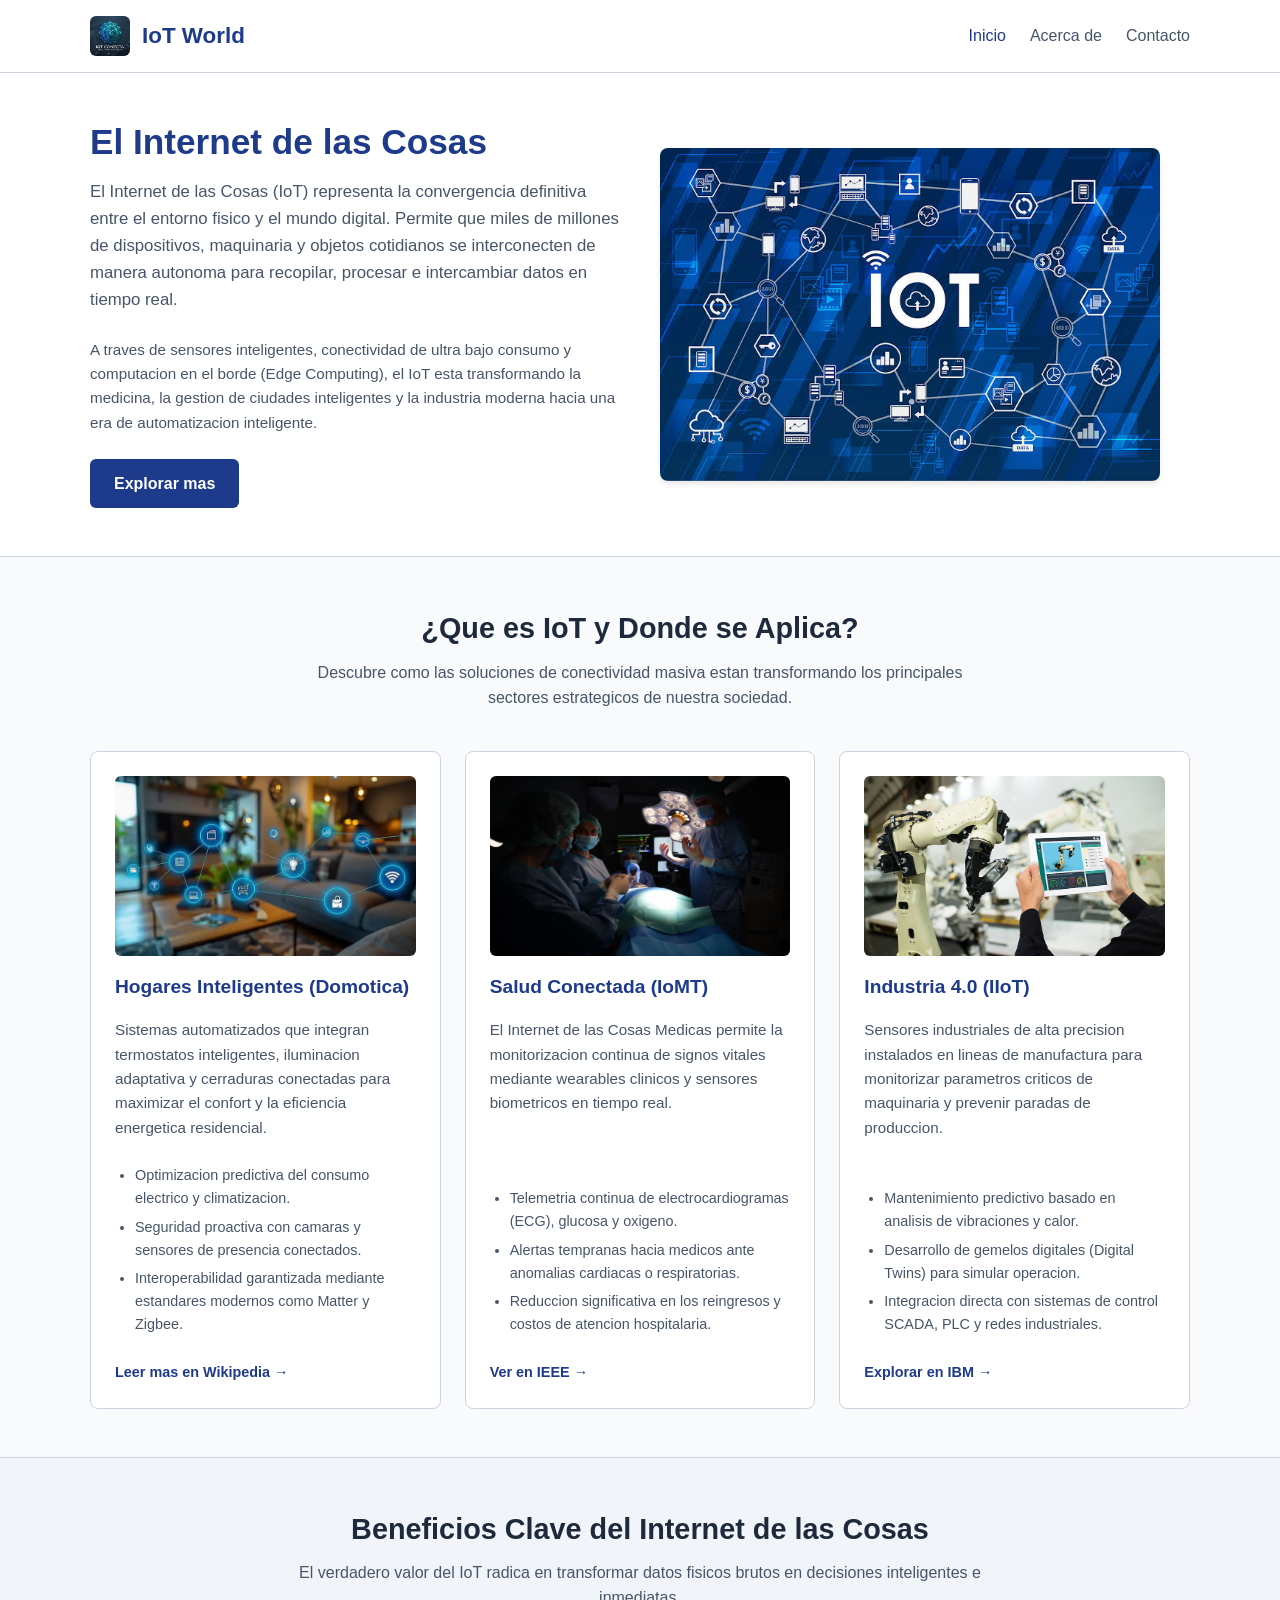
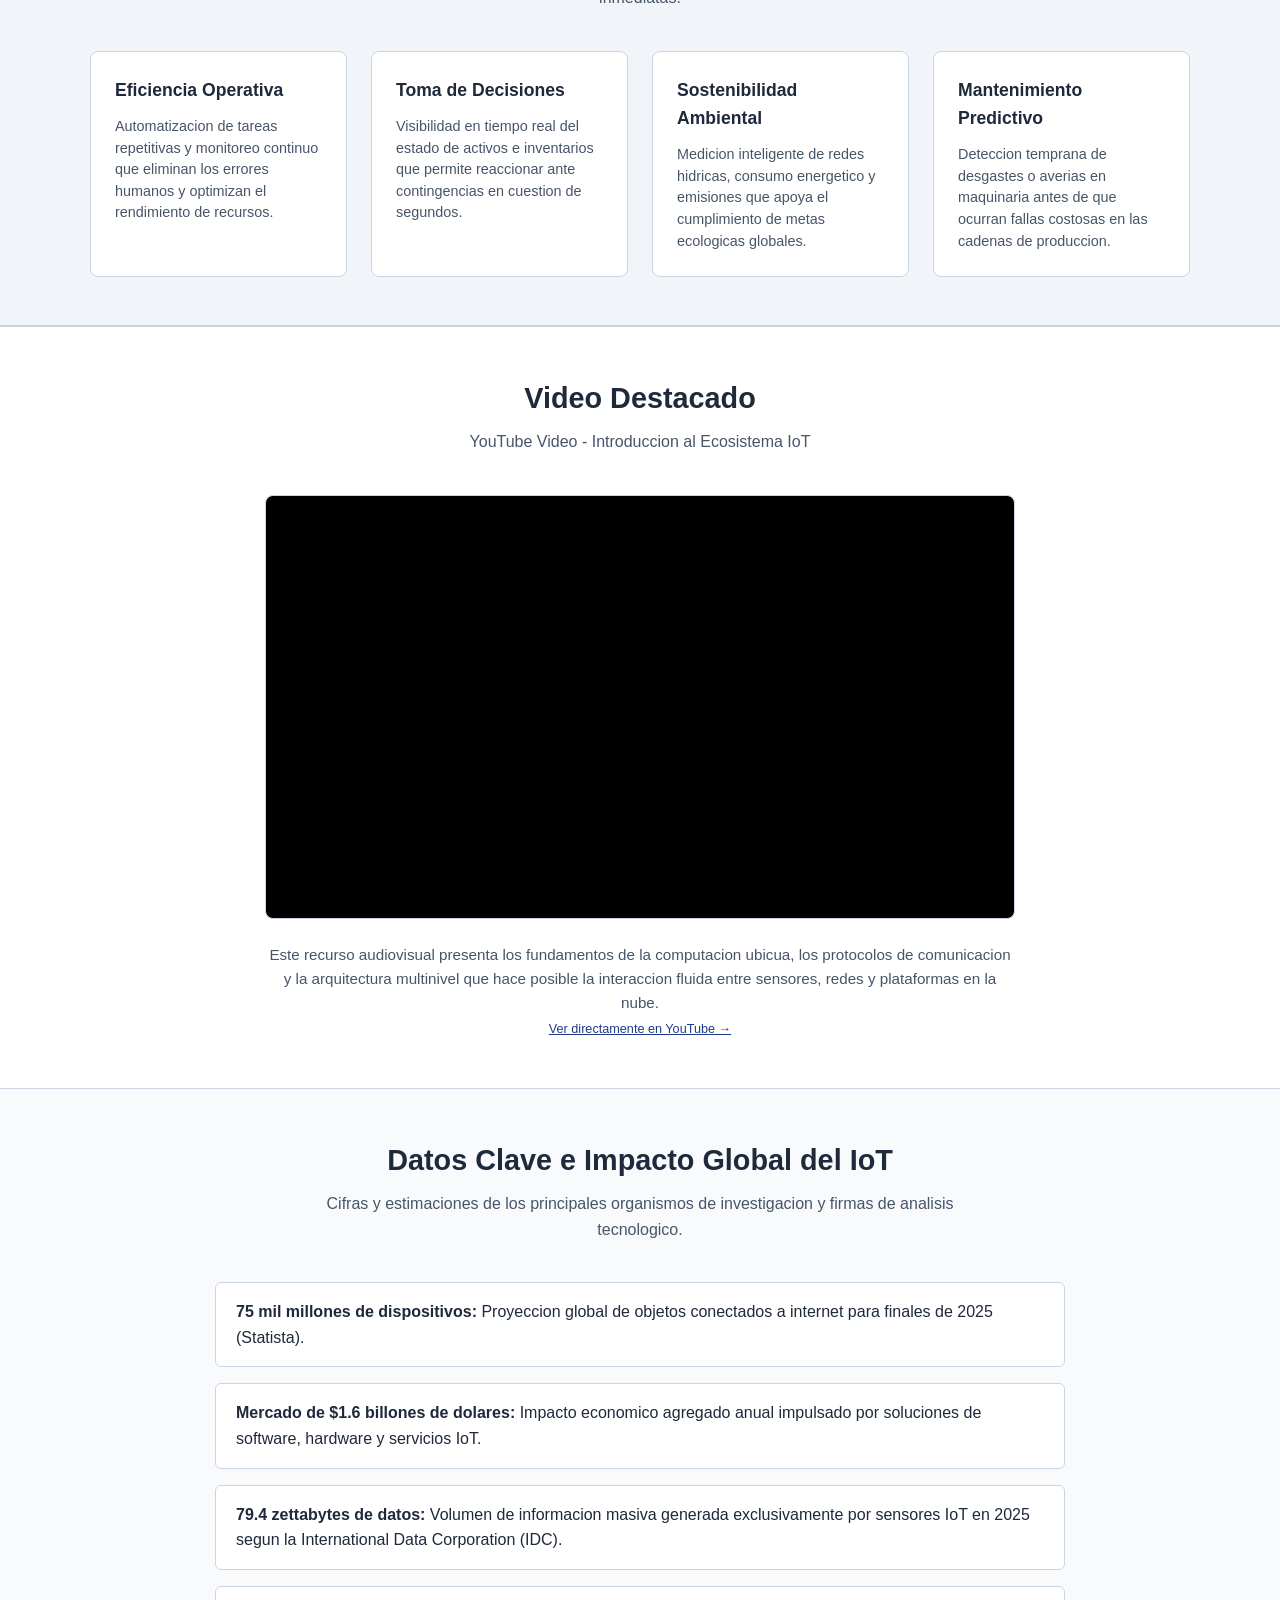
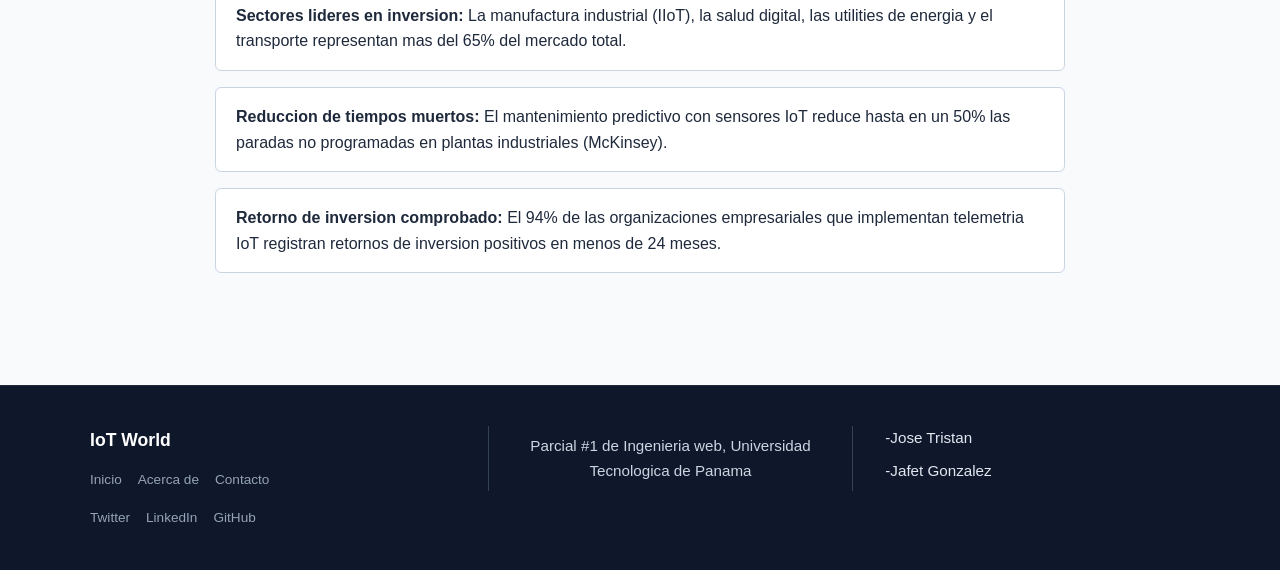
==== html/index.html @ 6210eb6d "primer parcial de ingenieria web - iot world" ====
<!DOCTYPE html>
<html lang="es">
<head>
  <meta charset="UTF-8">
  <meta name="viewport" content="width=device-width, initial-scale=1.0">
  <meta name="referrer" content="strict-origin-when-cross-origin">
  <title>IoT World - El Internet de las Cosas</title>
  <link rel="stylesheet" href="../css/style.css">
</head>
<body>

  <!-- encabezado principal -->
  <header class="encabezado">
    <div class="contenedor barra-navegacion">
      <a href="index.html" class="logotipo">
        <img src="../img/logo.jpg" alt="logo iot world" class="imagen-logo">
        <span>IoT World</span>
      </a>
      <nav>
        <ul class="menu-navegacion">
          <li><a href="index.html" class="activo">Inicio</a></li>
          <li><a href="acerca.html">Acerca de</a></li>
          <li><a href="contacto.html">Contacto</a></li>
        </ul>
      </nav>
    </div>
  </header>

  <!-- seccion hero -->
  <section class="seccion-hero">
    <div class="contenedor fila-hero">
      <div class="hero-texto">
        <h1>El Internet de las Cosas</h1>
        <p>
          El Internet de las Cosas (IoT) representa la convergencia definitiva entre el entorno fisico y el mundo digital. Permite que miles de millones de dispositivos, maquinaria y objetos cotidianos se interconecten de manera autonoma para recopilar, procesar e intercambiar datos en tiempo real.
        </p>
        <p style="color: var(--color-texto-secundario); margin-bottom: 1.5rem; font-size: 0.95rem;">
          A traves de sensores inteligentes, conectividad de ultra bajo consumo y computacion en el borde (Edge Computing), el IoT esta transformando la medicina, la gestion de ciudades inteligentes y la industria moderna hacia una era de automatizacion inteligente.
        </p>
        <a href="#que-es-iot" class="boton-principal">Explorar mas</a>
      </div>
      <div class="hero-imagen">
        <img src="../img/portada.jpg" alt="concepto iot" class="imagen-portada">
      </div>
    </div>
  </section>

  <!-- seccion que es iot -->
  <section id="que-es-iot" class="seccion-que-es">
    <div class="contenedor">
      <div class="encabezado-seccion">
        <h2>¿Que es IoT y Donde se Aplica?</h2>
        <p>Descubre como las soluciones de conectividad masiva estan transformando los principales sectores estrategicos de nuestra sociedad.</p>
      </div>

      <div class="cuadricula-tarjetas">
        <article class="tarjeta">
          <img src="../img/hogaresInteligantes.jpg" alt="hogar inteligente" class="imagen-tarjeta">
          <h3>Hogares Inteligentes (Domotica)</h3>
          <p>
            Sistemas automatizados que integran termostatos inteligentes, iluminacion adaptativa y cerraduras conectadas para maximizar el confort y la eficiencia energetica residencial.
          </p>
          <ul class="lista-puntos">
            <li>Optimizacion predictiva del consumo electrico y climatizacion.</li>
            <li>Seguridad proactiva con camaras y sensores de presencia conectados.</li>
            <li>Interoperabilidad garantizada mediante estandares modernos como Matter y Zigbee.</li>
          </ul>
          <a href="https://es.wikipedia.org/wiki/Internet_de_las_cosas" target="_blank" rel="noopener noreferrer" class="enlace-tarjeta">Leer mas en Wikipedia &rarr;</a>
        </article>

        <article class="tarjeta">
          <img src="../img/saludConectada.jpg" alt="salud conectada" class="imagen-tarjeta">
          <h3>Salud Conectada (IoMT)</h3>
          <p>
            El Internet de las Cosas Medicas permite la monitorizacion continua de signos vitales mediante wearables clinicos y sensores biometricos en tiempo real.
          </p>
          <ul class="lista-puntos">
            <li>Telemetria continua de electrocardiogramas (ECG), glucosa y oxigeno.</li>
            <li>Alertas tempranas hacia medicos ante anomalias cardiacas o respiratorias.</li>
            <li>Reduccion significativa en los reingresos y costos de atencion hospitalaria.</li>
          </ul>
          <a href="https://www.ieee.org" target="_blank" rel="noopener noreferrer" class="enlace-tarjeta">Ver en IEEE &rarr;</a>
        </article>

        <article class="tarjeta">
          <img src="../img/industria4.0.jpg" alt="industria 4.0" class="imagen-tarjeta">
          <h3>Industria 4.0 (IIoT)</h3>
          <p>
            Sensores industriales de alta precision instalados en lineas de manufactura para monitorizar parametros criticos de maquinaria y prevenir paradas de produccion.
          </p>
          <ul class="lista-puntos">
            <li>Mantenimiento predictivo basado en analisis de vibraciones y calor.</li>
            <li>Desarrollo de gemelos digitales (Digital Twins) para simular operacion.</li>
            <li>Integracion directa con sistemas de control SCADA, PLC y redes industriales.</li>
          </ul>
          <a href="https://www.ibm.com/es-es/topics/internet-of-things" target="_blank" rel="noopener noreferrer" class="enlace-tarjeta">Explorar en IBM &rarr;</a>
        </article>
      </div>
    </div>
  </section>

  <!-- seccion beneficios y pilares -->
  <section class="seccion-beneficios">
    <div class="contenedor">
      <div class="encabezado-seccion">
        <h2>Beneficios Clave del Internet de las Cosas</h2>
        <p>El verdadero valor del IoT radica en transformar datos fisicos brutos en decisiones inteligentes e inmediatas.</p>
      </div>

      <div class="cuadricula-beneficios">
        <article class="tarjeta-beneficio">
          <h3>Eficiencia Operativa</h3>
          <p>Automatizacion de tareas repetitivas y monitoreo continuo que eliminan los errores humanos y optimizan el rendimiento de recursos.</p>
        </article>

        <article class="tarjeta-beneficio">
          <h3>Toma de Decisiones</h3>
          <p>Visibilidad en tiempo real del estado de activos e inventarios que permite reaccionar ante contingencias en cuestion de segundos.</p>
        </article>

        <article class="tarjeta-beneficio">
          <h3>Sostenibilidad Ambiental</h3>
          <p>Medicion inteligente de redes hidricas, consumo energetico y emisiones que apoya el cumplimiento de metas ecologicas globales.</p>
        </article>

        <article class="tarjeta-beneficio">
          <h3>Mantenimiento Predictivo</h3>
          <p>Deteccion temprana de desgastes o averias en maquinaria antes de que ocurran fallas costosas en las cadenas de produccion.</p>
        </article>
      </div>
    </div>
  </section>

  <!-- seccion video destacado -->
  <section class="seccion-video">
    <div class="contenedor contenedor-video">
      <div class="encabezado-seccion">
        <h2>Video Destacado</h2>
        <p>YouTube Video - Introduccion al Ecosistema IoT</p>
      </div>

      <div class="reproductor-iframe">
        <iframe 
          src="https://www.youtube.com/embed/QSIPNhOiMoE" 
          title="Introduccion al Internet de las Cosas - IBM Technology" 
          allow="accelerometer; autoplay; clipboard-write; encrypted-media; gyroscope; picture-in-picture; web-share" 
          referrerpolicy="strict-origin-when-cross-origin"
          allowfullscreen>
        </iframe>
      </div>
      <p class="video-pie">
        Este recurso audiovisual presenta los fundamentos de la computacion ubicua, los protocolos de comunicacion y la arquitectura multinivel que hace posible la interaccion fluida entre sensores, redes y plataformas en la nube.
        <br>
        <small><a href="https://www.youtube.com/watch?v=QSIPNhOiMoE" target="_blank" rel="noopener noreferrer" style="color: var(--color-primario); text-decoration: underline;">Ver directamente en YouTube &rarr;</a></small>
      </p>
    </div>
  </section>

  <!-- seccion datos clave -->
  <aside class="seccion-datos" aria-label="datos estadisticos sobre iot">
    <div class="contenedor">
      <div class="encabezado-seccion">
        <h2>Datos Clave e Impacto Global del IoT</h2>
        <p>Cifras y estimaciones de los principales organismos de investigacion y firmas de analisis tecnologico.</p>
      </div>
      <ul class="lista-datos">
        <li><strong>75 mil millones de dispositivos:</strong> Proyeccion global de objetos conectados a internet para finales de 2025 (Statista).</li>
        <li><strong>Mercado de $1.6 billones de dolares:</strong> Impacto economico agregado anual impulsado por soluciones de software, hardware y servicios IoT.</li>
        <li><strong>79.4 zettabytes de datos:</strong> Volumen de informacion masiva generada exclusivamente por sensores IoT en 2025 segun la International Data Corporation (IDC).</li>
        <li><strong>Sectores lideres en inversion:</strong> La manufactura industrial (IIoT), la salud digital, las utilities de energia y el transporte representan mas del 65% del mercado total.</li>
        <li><strong>Reduccion de tiempos muertos:</strong> El mantenimiento predictivo con sensores IoT reduce hasta en un 50% las paradas no programadas en plantas industriales (McKinsey).</li>
        <li><strong>Retorno de inversion comprobado:</strong> El 94% de las organizaciones empresariales que implementan telemetria IoT registran retornos de inversion positivos en menos de 24 meses.</li>
      </ul>
    </div>
  </aside>

  <!-- pie de pagina -->
  <footer class="pie-pagina">
    <div class="contenedor cuadricula-pie">
      <div class="columna-pie">
        <h4>IoT World</h4>
        <ul class="mini-menu">
          <li><a href="index.html">Inicio</a></li>
          <li><a href="acerca.html">Acerca de</a></li>
          <li><a href="contacto.html">Contacto</a></li>
        </ul>
        <ul class="redes-pie">
          <li><a href="https://twitter.com" target="_blank" rel="noopener noreferrer">Twitter</a></li>
          <li><a href="https://linkedin.com" target="_blank" rel="noopener noreferrer">LinkedIn</a></li>
          <li><a href="https://github.com" target="_blank" rel="noopener noreferrer">GitHub</a></li>
        </ul>
      </div>

      <div class="columna-pie texto-parcial">
        Parcial #1 de Ingenieria web, Universidad Tecnologica de Panama
      </div>

      <div class="columna-pie">
        <ul class="lista-autores">
          <li>-Jose Tristan</li>
          <li>-Jafet Gonzalez</li>
        </ul>
      </div>
    </div>
  </footer>

</body>
</html>
---- css/style.css ----
/* variables de color y tipografia */
:root {
  --color-fondo: #f8fafc;
  --color-superficie: #ffffff;
  --color-texto: #1e293b;
  --color-texto-secundario: #475569;
  --color-primario: #1e3a8a;
  --color-primario-hover: #172554;
  --color-borde: #cbd5e1;
  --color-fondo-oscuro: #0f172a;
  --color-texto-oscuro: #f1f5f9;
  --color-placeholder: #e2e8f0;
}

/* estilos generales del documento */
* {
  box-sizing: border-box;
  margin: 0;
  padding: 0;
}

body {
  font-family: -apple-system, BlinkMacSystemFont, "Segoe UI", Roboto, Helvetica, Arial, sans-serif;
  background-color: var(--color-fondo);
  color: var(--color-texto);
  line-height: 1.6;
}

.contenedor {
  width: 90%;
  max-width: 1100px;
  margin: 0 auto;
}

/* encabezado y navegacion */
.encabezado {
  background-color: var(--color-superficie);
  border-bottom: 1px solid var(--color-borde);
  position: sticky;
  top: 0;
  z-index: 100;
}

.barra-navegacion {
  display: flex;
  justify-content: space-between;
  align-items: center;
  padding: 1rem 0;
}

.logotipo {
  font-size: 1.4rem;
  font-weight: 700;
  color: var(--color-primario);
  text-decoration: none;
  display: flex;
  align-items: center;
  gap: 0.75rem;
}

/* imagen del logotipo */
.imagen-logo {
  width: 40px;
  height: 40px;
  object-fit: cover;
  border-radius: 6px;
  display: block;
}

.caja-logo {
  display: flex;
  align-items: center;
  justify-content: center;
}

.caja-logo img {
  width: 40px;
  height: 40px;
  object-fit: cover;
  border-radius: 6px;
  display: block;
}

.menu-navegacion {
  list-style: none;
  display: flex;
  gap: 1.5rem;
}

.menu-navegacion a {
  text-decoration: none;
  color: var(--color-texto-secundario);
  font-weight: 500;
  transition: color 0.2s ease;
}

.menu-navegacion a:hover,
.menu-navegacion a.activo {
  color: var(--color-primario);
}

/* estilos de imagenes en las secciones */
.imagen-portada {
  width: 100%;
  max-width: 500px;
  height: auto;
  border-radius: 8px;
  box-shadow: 0 4px 6px -1px rgba(0, 0, 0, 0.1);
  display: block;
}

.imagen-tarjeta {
  width: 100%;
  height: 180px;
  object-fit: cover;
  border-radius: 6px;
  display: block;
}

.imagen-seccion {
  width: 100%;
  max-width: 500px;
  height: auto;
  border-radius: 8px;
  box-shadow: 0 4px 6px -1px rgba(0, 0, 0, 0.1);
  display: block;
}

.mapa-interactivo {
  width: 100%;
  height: 220px;
  border: 1px solid var(--color-borde);
  border-radius: 8px;
  display: block;
}

/* seccion hero */
.seccion-hero {
  padding: 3rem 0;
  background-color: var(--color-superficie);
  border-bottom: 1px solid var(--color-borde);
}

.fila-hero {
  display: grid;
  grid-template-columns: 1fr 1fr;
  gap: 2.5rem;
  align-items: center;
}

.hero-texto h1 {
  font-size: 2.2rem;
  line-height: 1.2;
  margin-bottom: 1rem;
  color: var(--color-primario);
}

.hero-texto p {
  color: var(--color-texto-secundario);
  margin-bottom: 1.5rem;
  font-size: 1.05rem;
}

.boton-principal {
  display: inline-block;
  background-color: var(--color-primario);
  color: #ffffff;
  padding: 0.75rem 1.5rem;
  border-radius: 6px;
  text-decoration: none;
  font-weight: 600;
  border: none;
  cursor: pointer;
  transition: background-color 0.2s ease;
}

.boton-principal:hover {
  background-color: var(--color-primario-hover);
}

/* seccion que es iot y tarjetas */
.seccion-que-es {
  padding: 3rem 0;
}

.encabezado-seccion {
  text-align: center;
  margin-bottom: 2.5rem;
}

.encabezado-seccion h2 {
  font-size: 1.8rem;
  color: var(--color-texto);
  margin-bottom: 0.5rem;
}

.encabezado-seccion p {
  color: var(--color-texto-secundario);
  max-width: 700px;
  margin: 0 auto;
}

.cuadricula-tarjetas {
  display: grid;
  grid-template-columns: repeat(3, 1fr);
  gap: 1.5rem;
}

.tarjeta {
  background-color: var(--color-superficie);
  border: 1px solid var(--color-borde);
  border-radius: 8px;
  padding: 1.5rem;
  display: flex;
  flex-direction: column;
  gap: 1rem;
}

.tarjeta h3 {
  font-size: 1.2rem;
  color: var(--color-primario);
}

.tarjeta p {
  font-size: 0.95rem;
  color: var(--color-texto-secundario);
  flex-grow: 1;
}

.enlace-tarjeta {
  color: var(--color-primario);
  text-decoration: none;
  font-weight: 600;
  font-size: 0.9rem;
}

.enlace-tarjeta:hover {
  text-decoration: underline;
}

/* lista de puntos para tarjetas */
.lista-puntos {
  list-style-type: disc;
  padding-left: 1.25rem;
  margin: 0.5rem 0;
  color: var(--color-texto-secundario);
  font-size: 0.9rem;
  display: flex;
  flex-direction: column;
  gap: 0.35rem;
}

/* seccion de beneficios */
.seccion-beneficios {
  padding: 3rem 0;
  background-color: #f1f5f9;
  border-top: 1px solid var(--color-borde);
  border-bottom: 1px solid var(--color-borde);
}

.cuadricula-beneficios {
  display: grid;
  grid-template-columns: repeat(4, 1fr);
  gap: 1.5rem;
}

.tarjeta-beneficio {
  background-color: var(--color-superficie);
  border: 1px solid var(--color-borde);
  border-radius: 8px;
  padding: 1.5rem;
  display: flex;
  flex-direction: column;
  gap: 0.75rem;
}

.tarjeta-beneficio h3 {
  font-size: 1.1rem;
  color: var(--color-texto);
}

.tarjeta-beneficio p {
  font-size: 0.9rem;
  color: var(--color-texto-secundario);
  line-height: 1.5;
}

/* seccion de arquitectura y capas */
.seccion-arquitectura {
  padding: 3rem 0;
}

.cuadricula-capas {
  display: grid;
  grid-template-columns: repeat(2, 1fr);
  gap: 1.5rem;
  margin-top: 1.5rem;
}

.tarjeta-capa {
  background-color: var(--color-superficie);
  border: 1px solid var(--color-borde);
  border-radius: 8px;
  padding: 1.5rem;
}

.tarjeta-capa h3 {
  font-size: 1.15rem;
  color: var(--color-primario);
  margin-bottom: 0.5rem;
}

.tarjeta-capa p {
  font-size: 0.95rem;
  color: var(--color-texto-secundario);
  line-height: 1.6;
}

/* notas y secciones complementarias con aside */
.nota-complementaria {
  padding: 2rem 0;
  background-color: var(--color-superficie);
  border-top: 1px solid var(--color-borde);
  border-bottom: 1px solid var(--color-borde);
}

.caja-nota {
  background-color: #f1f5f9;
  border: 1px solid var(--color-borde);
  border-radius: 8px;
  padding: 1.5rem;
}

.caja-nota h3 {
  font-size: 1.15rem;
  color: var(--color-primario);
  margin-bottom: 0.5rem;
}

.caja-nota p {
  font-size: 0.95rem;
  color: var(--color-texto-secundario);
  line-height: 1.6;
}

/* seccion video destacado */
.seccion-video {
  padding: 3rem 0;
  background-color: var(--color-superficie);
  border-top: 1px solid var(--color-borde);
  border-bottom: 1px solid var(--color-borde);
}

.contenedor-video {
  max-width: 750px;
  margin: 0 auto;
  text-align: center;
}

.reproductor-iframe {
  position: relative;
  padding-bottom: 56.25%;
  height: 0;
  overflow: hidden;
  border-radius: 8px;
  border: 1px solid var(--color-borde);
  margin: 1.5rem 0;
  background-color: #000000;
}

.reproductor-iframe iframe {
  position: absolute;
  top: 0;
  left: 0;
  width: 100%;
  height: 100%;
  border: 0;
}

.video-pie {
  font-size: 0.95rem;
  color: var(--color-texto-secundario);
  margin-top: 0.75rem;
}

/* seccion datos clave */
.seccion-datos {
  padding: 3rem 0;
}

.lista-datos {
  list-style: none;
  display: flex;
  flex-direction: column;
  gap: 1rem;
  max-width: 850px;
  margin: 1.5rem auto 0 auto;
}

.lista-datos li {
  background-color: var(--color-superficie);
  border: 1px solid var(--color-borde);
  padding: 1rem 1.25rem;
  border-radius: 6px;
  color: var(--color-texto);
  font-size: 1rem;
}

/* estilos de la pagina acerca de */
.seccion-acerca-intro {
  padding: 2.5rem 0;
  background-color: var(--color-superficie);
  border-bottom: 1px solid var(--color-borde);
  text-align: center;
}

.seccion-mision {
  padding: 3rem 0;
}

.fila-mision {
  display: grid;
  grid-template-columns: 1fr 1fr;
  gap: 2.5rem;
  align-items: center;
}

.mision-texto h2 {
  font-size: 1.8rem;
  color: var(--color-primario);
  margin-bottom: 1rem;
}

.mision-texto p {
  color: var(--color-texto-secundario);
  font-size: 1rem;
  line-height: 1.7;
}

/* tabla de historia */
.seccion-historia {
  padding: 3rem 0;
  background-color: var(--color-superficie);
  border-top: 1px solid var(--color-borde);
  border-bottom: 1px solid var(--color-borde);
}

.tabla-historia {
  width: 100%;
  border-collapse: collapse;
  margin-top: 1.5rem;
  background-color: var(--color-superficie);
}

.tabla-historia th,
.tabla-historia td {
  padding: 1rem;
  text-align: left;
  border-bottom: 1px solid var(--color-borde);
}

.tabla-historia th {
  background-color: #f1f5f9;
  color: var(--color-texto);
  font-weight: 600;
  width: 120px;
}

.tabla-historia tr:hover {
  background-color: #f8fafc;
}

/* tecnologias clave */
.seccion-tecnologias {
  padding: 3rem 0;
}

.fila-tecnologias {
  display: grid;
  grid-template-columns: 1.2fr 1fr;
  gap: 2.5rem;
  align-items: center;
}

.tecnologias-texto h2 {
  font-size: 1.8rem;
  color: var(--color-primario);
  margin-bottom: 1rem;
}

.tecnologias-texto p {
  color: var(--color-texto-secundario);
  margin-bottom: 1rem;
}

.lista-tecnologias {
  list-style-type: square;
  padding-left: 1.5rem;
  color: var(--color-texto);
  display: flex;
  flex-direction: column;
  gap: 0.5rem;
}

/* estilos de la pagina de contacto */
.seccion-contacto {
  padding: 3rem 0;
}

.fila-contacto {
  display: grid;
  grid-template-columns: 1.2fr 1fr;
  gap: 2.5rem;
}

.tarjeta-formulario,
.tarjeta-info-contacto {
  background-color: var(--color-superficie);
  border: 1px solid var(--color-borde);
  border-radius: 8px;
  padding: 2rem;
}

.tarjeta-formulario h2,
.tarjeta-info-contacto h2 {
  font-size: 1.5rem;
  color: var(--color-primario);
  margin-bottom: 1.5rem;
}

.grupo-campo {
  margin-bottom: 1.25rem;
}

.grupo-campo label {
  display: block;
  margin-bottom: 0.4rem;
  font-weight: 600;
  font-size: 0.95rem;
  color: var(--color-texto);
}

.campo-control {
  width: 100%;
  padding: 0.7rem 0.9rem;
  border: 1px solid var(--color-borde);
  border-radius: 6px;
  font-size: 0.95rem;
  color: var(--color-texto);
  background-color: #ffffff;
  transition: border-color 0.2s ease, box-shadow 0.2s ease;
}

.campo-control:focus {
  outline: none;
  border-color: var(--color-primario);
  box-shadow: 0 0 0 3px rgba(30, 58, 138, 0.15);
}

textarea.campo-control {
  resize: vertical;
  min-height: 120px;
}

/* mensaje de alerta para el formulario */
.alerta-exito {
  background-color: #ecfdf5;
  color: #065f46;
  border: 1px solid #a7f3d0;
  padding: 1rem;
  border-radius: 6px;
  margin-bottom: 1.5rem;
  font-weight: 500;
}

/* informacion de contacto lateral */
.item-info {
  margin-bottom: 1.25rem;
}

.item-info strong {
  display: block;
  color: var(--color-primario);
  font-size: 0.9rem;
  text-transform: uppercase;
  letter-spacing: 0.5px;
  margin-bottom: 0.2rem;
}

.item-info p,
.item-info a {
  color: var(--color-texto-secundario);
  text-decoration: none;
  font-size: 0.95rem;
}

.item-info a:hover {
  color: var(--color-primario);
  text-decoration: underline;
}

.seccion-mapa-hub {
  margin-top: 1.5rem;
  padding-top: 1.5rem;
  border-top: 1px solid var(--color-borde);
}

.seccion-mapa-hub h3 {
  font-size: 1.1rem;
  color: var(--color-texto);
  margin-bottom: 0.75rem;
}

/* pie de pagina */
.pie-pagina {
  background-color: var(--color-fondo-oscuro);
  color: var(--color-texto-oscuro);
  padding: 2.5rem 0;
  margin-top: 4rem;
  border-top: 1px solid #1e293b;
}

.cuadricula-pie {
  display: grid;
  grid-template-columns: 1.2fr 1.2fr 1fr;
  gap: 2rem;
  align-items: start;
}

.columna-pie h4 {
  font-size: 1.1rem;
  margin-bottom: 0.75rem;
  color: #ffffff;
}

.columna-pie p {
  color: #94a3b8;
  font-size: 0.9rem;
  line-height: 1.5;
  margin-bottom: 0.75rem;
}

.mini-menu {
  list-style: none;
  display: flex;
  gap: 1rem;
  margin-top: 0.5rem;
}

.mini-menu a {
  color: #94a3b8;
  text-decoration: none;
  font-size: 0.85rem;
  transition: color 0.2s ease;
}

.mini-menu a:hover {
  color: #ffffff;
}

/* enlaces de redes sociales en el pie */
.redes-pie {
  list-style: none;
  display: flex;
  gap: 1rem;
  margin-top: 0.75rem;
}

.redes-pie a {
  color: #94a3b8;
  text-decoration: none;
  font-size: 0.85rem;
  transition: color 0.2s ease;
}

.redes-pie a:hover {
  color: #ffffff;
  text-decoration: underline;
}

.texto-parcial {
  font-size: 0.95rem;
  line-height: 1.6;
  color: #cbd5e1;
  text-align: center;
  padding: 0.5rem;
  border-left: 1px solid #334155;
  border-right: 1px solid #334155;
}

.lista-autores {
  list-style: none;
  display: flex;
  flex-direction: column;
  gap: 0.5rem;
}

.lista-autores li {
  color: #e2e8f0;
  font-size: 0.95rem;
}

/* diseno responsivo para pantallas pequenas */
@media (max-width: 820px) {
  .fila-hero,
  .fila-mision,
  .fila-tecnologias,
  .fila-contacto {
    grid-template-columns: 1fr;
  }

  .cuadricula-tarjetas,
  .cuadricula-beneficios,
  .cuadricula-capas {
    grid-template-columns: 1fr;
  }

  .cuadricula-pie {
    grid-template-columns: 1fr;
    text-align: center;
  }

  .mini-menu {
    justify-content: center;
  }

  .redes-pie {
    justify-content: center;
  }

  .texto-parcial {
    border-left: none;
    border-right: none;
    border-top: 1px solid #334155;
    border-bottom: 1px solid #334155;
    padding: 1rem 0;
  }

  .lista-autores {
    align-items: center;
  }
}
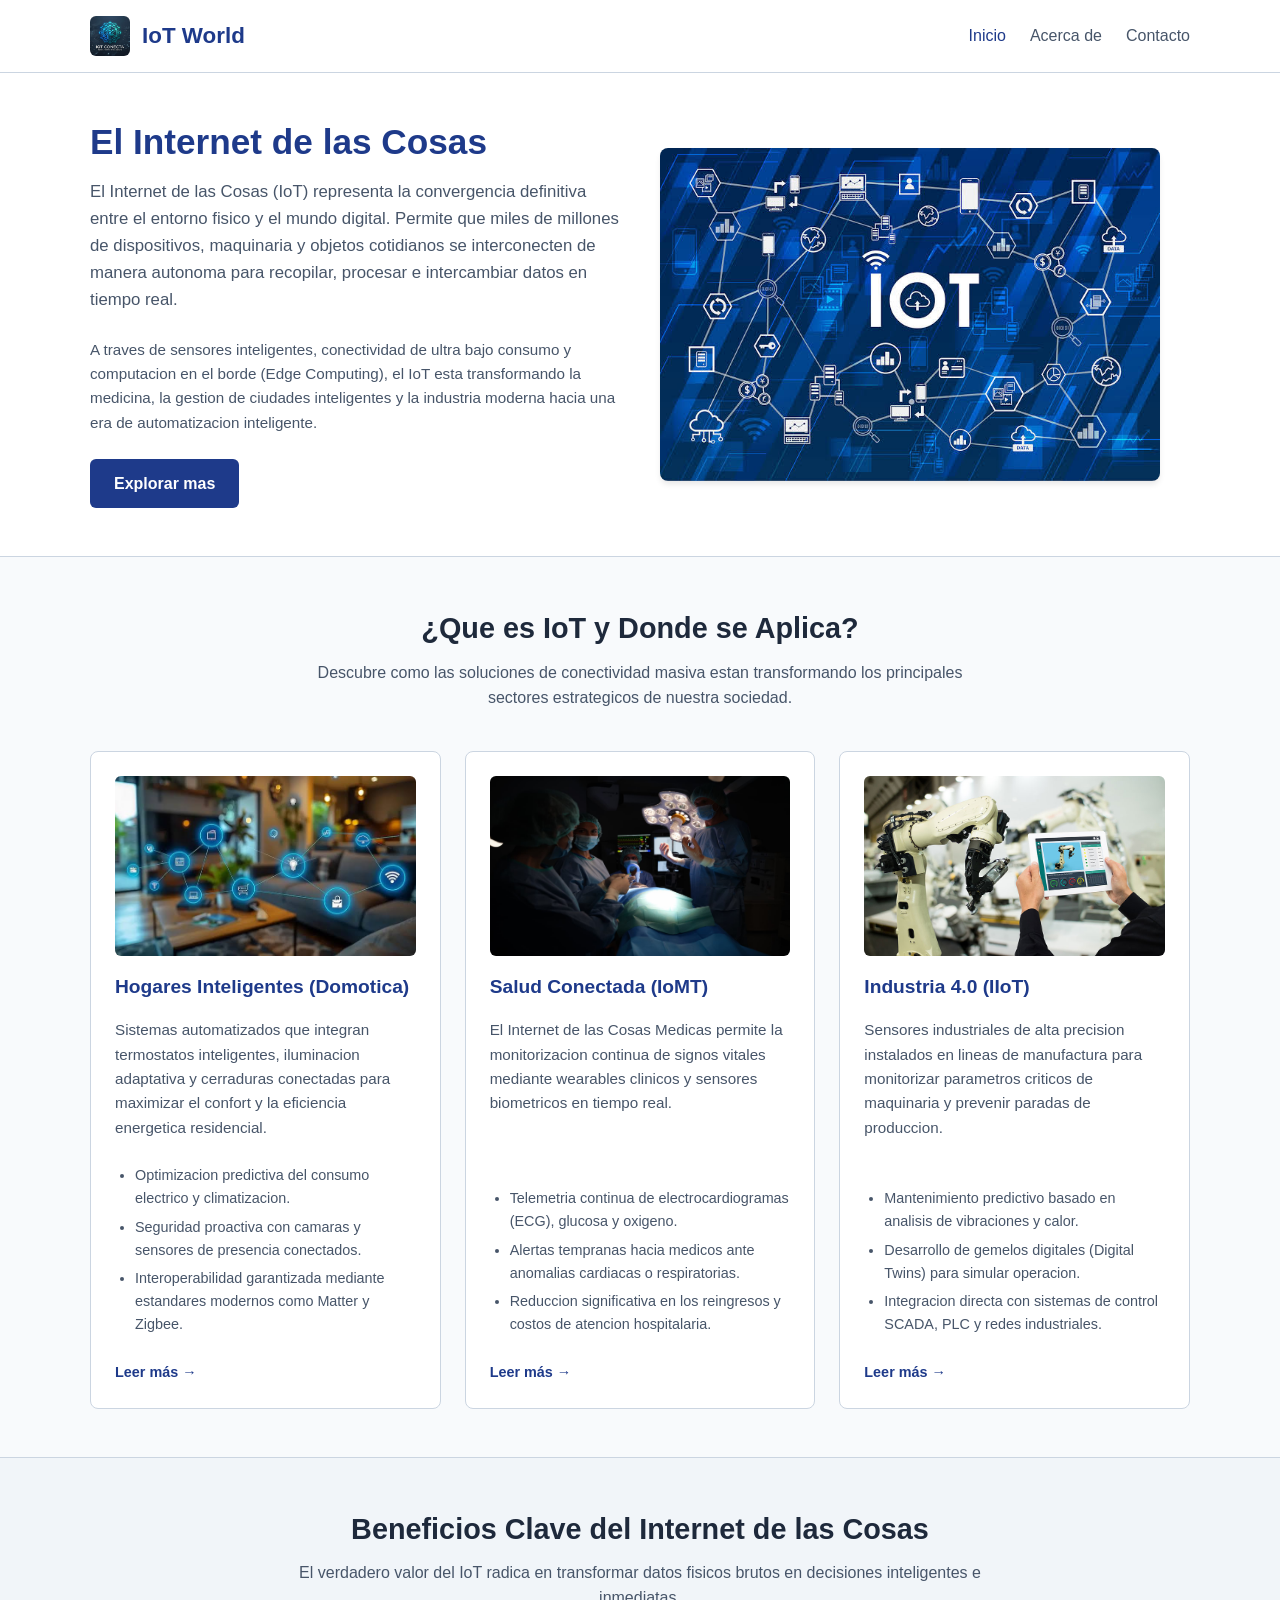
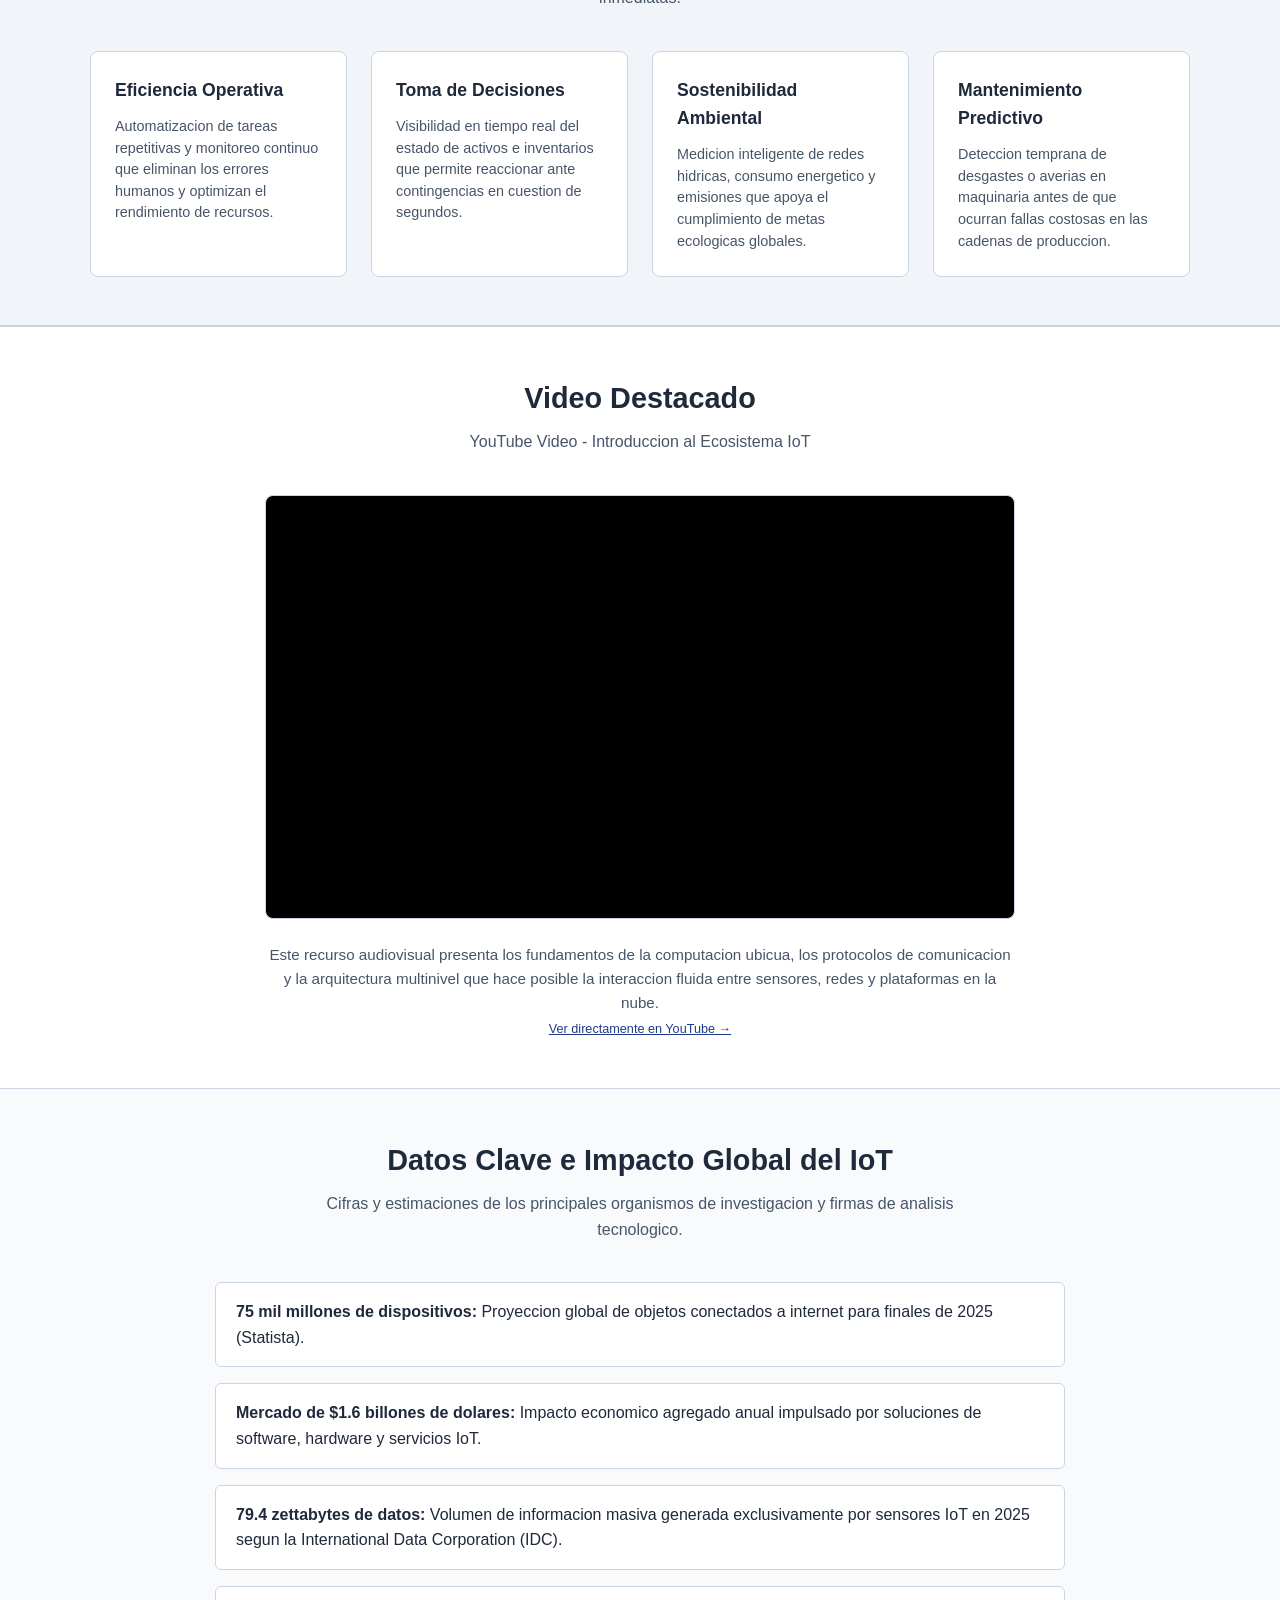
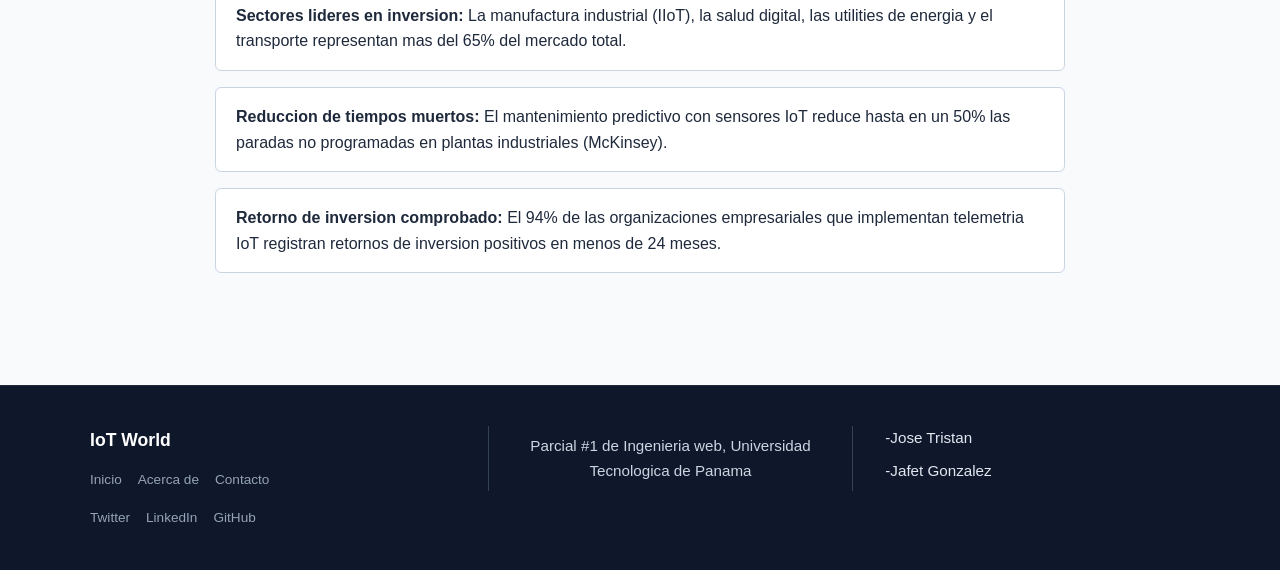
==== commit 38c2ec74: "minor changes xd" ====
--- a/html/index.html
+++ b/html/index.html
@@ -65,7 +65,7 @@
             <li>Seguridad proactiva con camaras y sensores de presencia conectados.</li>
             <li>Interoperabilidad garantizada mediante estandares modernos como Matter y Zigbee.</li>
           </ul>
-          <a href="https://es.wikipedia.org/wiki/Internet_de_las_cosas" target="_blank" rel="noopener noreferrer" class="enlace-tarjeta">Leer mas en Wikipedia &rarr;</a>
+          <a href="https://www.mokosmart.com/es/iot-in-smart-home/" target="_blank" rel="noopener noreferrer" class="enlace-tarjeta">Leer más &rarr;</a>
         </article>
 
         <article class="tarjeta">
@@ -79,7 +79,7 @@
             <li>Alertas tempranas hacia medicos ante anomalias cardiacas o respiratorias.</li>
             <li>Reduccion significativa en los reingresos y costos de atencion hospitalaria.</li>
           </ul>
-          <a href="https://www.ieee.org" target="_blank" rel="noopener noreferrer" class="enlace-tarjeta">Ver en IEEE &rarr;</a>
+          <a href="https://www.mokosmart.com/es/iot-in-smart-home/" target="_blank" rel="noopener noreferrer" class="enlace-tarjeta">Leer más &rarr;</a>
         </article>
 
         <article class="tarjeta">
@@ -93,7 +93,7 @@
             <li>Desarrollo de gemelos digitales (Digital Twins) para simular operacion.</li>
             <li>Integracion directa con sistemas de control SCADA, PLC y redes industriales.</li>
           </ul>
-          <a href="https://www.ibm.com/es-es/topics/internet-of-things" target="_blank" rel="noopener noreferrer" class="enlace-tarjeta">Explorar en IBM &rarr;</a>
+          <a href="https://www.sas.com/es_co/insights/big-data/industry-4-0.html" target="_blank" rel="noopener noreferrer" class="enlace-tarjeta">Leer más &rarr;</a>
         </article>
       </div>
     </div>
@@ -140,13 +140,7 @@
       </div>
 
       <div class="reproductor-iframe">
-        <iframe 
-          src="https://www.youtube.com/embed/QSIPNhOiMoE" 
-          title="Introduccion al Internet de las Cosas - IBM Technology" 
-          allow="accelerometer; autoplay; clipboard-write; encrypted-media; gyroscope; picture-in-picture; web-share" 
-          referrerpolicy="strict-origin-when-cross-origin"
-          allowfullscreen>
-        </iframe>
+        <iframe width="560" height="315" src="https://www.youtube.com/embed/c_7c0jbQTKE?si=iuDkQPWTYpoPtVx-" title="YouTube video player" frameborder="0" allow="accelerometer; autoplay; clipboard-write; encrypted-media; gyroscope; picture-in-picture; web-share" referrerpolicy="strict-origin-when-cross-origin" allowfullscreen></iframe>
       </div>
       <p class="video-pie">
         Este recurso audiovisual presenta los fundamentos de la computacion ubicua, los protocolos de comunicacion y la arquitectura multinivel que hace posible la interaccion fluida entre sensores, redes y plataformas en la nube.
